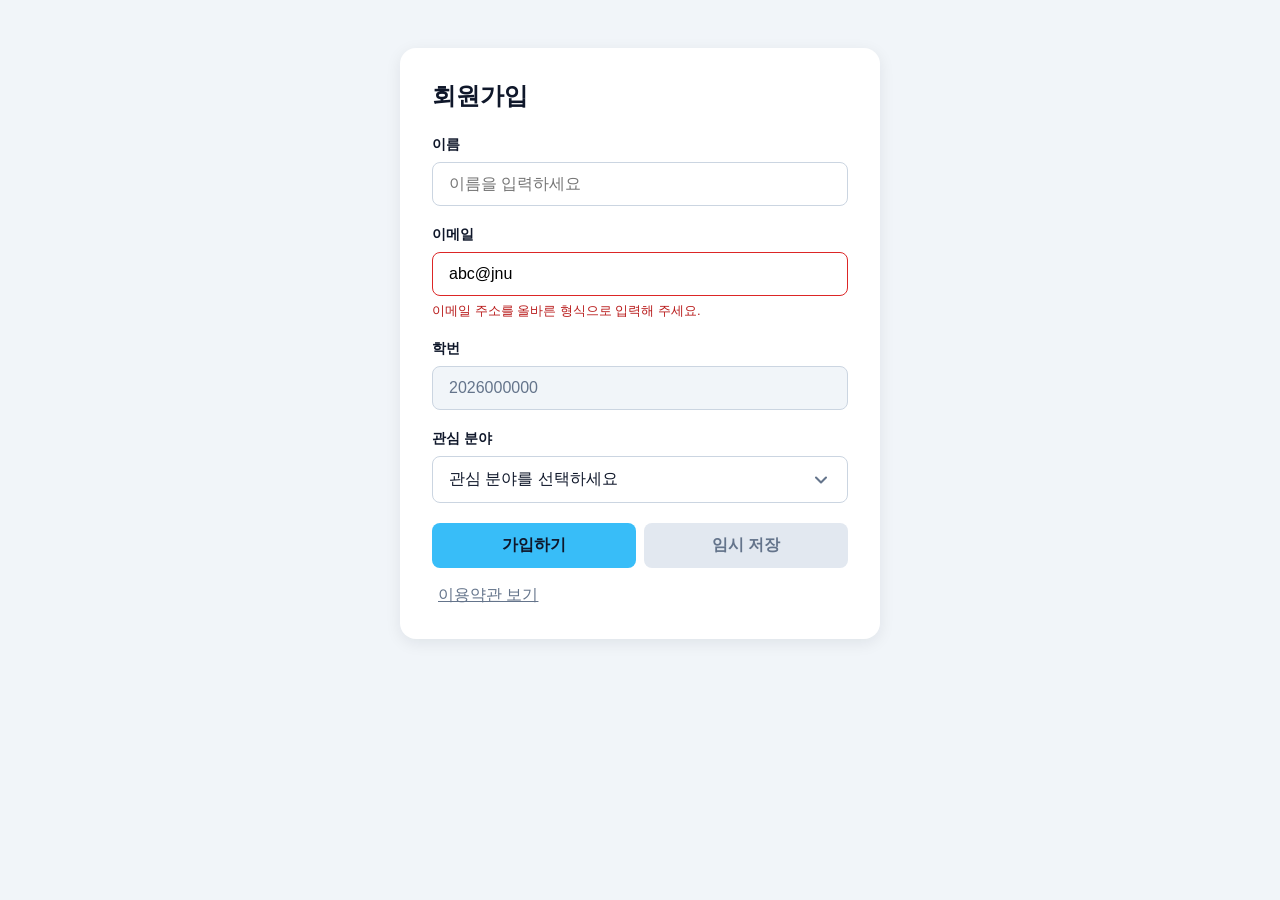
==== week9/index.html @ ca9ebc67 "week9 폼 · 콤보박스 · 모달 상태 적용" ====
<!DOCTYPE html>
<html lang="ko">
<head>
  <meta charset="UTF-8">
  <meta name="viewport" content="width=device-width, initial-scale=1.0">
  <title>9주차 실습 - 폼 · 콤보박스 · 모달</title>
  <style>
    /* ===== reset ===== */
    *, *::before, *::after { box-sizing: border-box; }
    body, h1, h2, p, ul { margin: 0; padding: 0; }
    ul { list-style: none; }
    button, input { font: inherit; }

    /* ===== 기본 레이아웃 (수정 금지) ===== */
    body {
      font-family: 'Noto Sans KR', sans-serif;
      background: #f1f5f9;
      color: #0f172a;
      padding: 48px 16px;
    }
    .container {
      max-width: 480px;
      margin: 0 auto;
      padding: 32px;
      background: #fff;
      border-radius: 16px;
      box-shadow: 0 4px 16px rgba(15, 23, 42, 0.08);
    }
    h1 { font-size: 24px; margin-bottom: 24px; }
    .field { margin-bottom: 20px; }
    .field label {
      display: block;
      margin-bottom: 8px;
      font-size: 14px;
      font-weight: 700;
    }
    input {
      width: 100%;
      padding: 12px 16px;
      border: 1px solid #cbd5e1;
      border-radius: 8px;
    }
    .btn-row { display: flex; gap: 8px; margin-top: 8px; }
    .btn {
      flex: 1;
      padding: 12px;
      border: none;
      border-radius: 8px;
      background: #38bdf8;
      color: #0f172a;
      font-weight: 700;
      cursor: pointer;
    }
    .link-btn {
      margin-top: 16px;
      border: none;
      background: none;
      color: #64748b;
      text-decoration: underline;
      cursor: pointer;
    }

    /* ===== 여기부터 실습 과제 작성 ===== */

    /* [미션 1] 인풋 상태 스타일 (:focus · :disabled · .error · 오류 문구 표시) */
    input:focus {
      border-color: #0284c7;
      outline: 2px solid #bae6fd;
      outline-offset: 2px;
    }
    input:disabled {
      background: #f1f5f9;
      color: #64748b;
      cursor: not-allowed;
    }
    .field.error input { border-color: #dc2626; }
    .field.error input:focus { outline-color: #fecaca; }
    .field .msg {
      display: none;
      margin-top: 6px;
      color: #b91c1c;
      font-size: 13px;
    }
    .field.error .msg { display: block; }

    /* [미션 2] 버튼 상태 스타일 (:hover · :active · :disabled) */
    .btn:not(:disabled):hover { background: #0ea5e9; }
    .btn:not(:disabled):active { background: #0369a1; color: #fff; }
    .btn:disabled {
      background: #e2e8f0;
      color: #64748b;
      cursor: not-allowed;
    }

    /* [미션 3] 콤보박스 구조 · 목록 · 열림 상태 (relative · absolute 겹침 배치 · .open 목록 표시 · 화살표 회전) */
    .combo { position: relative; }
    .combo-btn {
      display: flex;
      align-items: center;
      justify-content: space-between;
      width: 100%;
      padding: 12px 16px;
      border: 1px solid #cbd5e1;
      border-radius: 8px;
      background: #fff;
      color: #0f172a;
      cursor: pointer;
    }
    .combo-list {
      display: none;
      position: absolute;
      top: calc(100% + 4px);
      left: 0;
      right: 0;
      z-index: 1;
      border: 1px solid #cbd5e1;
      border-radius: 8px;
      background: #fff;
      box-shadow: 0 4px 12px rgba(15, 23, 42, 0.12);
    }
    .combo-list li { padding: 10px 16px; }
    .combo.open .combo-list { display: block; }
    .combo.open .combo-btn img { transform: rotate(180deg); }

    /* [미션 4] 모달 딤드 · 박스 · 열림 상태 (position: fixed · flex 가운데 정렬 · .open 표시) */
    .modal {
      display: none;
      position: fixed;
      inset: 0;
      z-index: 2;
      align-items: center;
      justify-content: center;
      padding: 16px;
      background: rgba(15, 23, 42, 0.55);
    }
    .modal.open { display: flex; }
    .modal-box {
      position: relative;
      width: 100%;
      max-width: 400px;
      padding: 24px;
      border-radius: 16px;
      background: #fff;
    }
    .modal-box h2 { margin-bottom: 12px; padding-right: 32px; }
    .modal-box p { line-height: 1.6; }
    .close {
      position: absolute;
      top: 16px;
      right: 16px;
      display: grid;
      place-items: center;
      padding: 6px;
      border: none;
      border-radius: 6px;
      background: #f1f5f9;
      cursor: pointer;
    }

  </style>
</head>
<body>
  <div class="container">
    <h1>회원가입</h1>

    <div class="field">
      <label for="name">이름</label>
      <input type="text" id="name" placeholder="이름을 입력하세요">
    </div>

    <!-- [미션 1] 이메일 field 에 error 클래스와 오류 문구(.msg) 추가 -->
    <div class="field error">
      <label for="email">이메일</label>
      <input type="email" id="email" value="abc@jnu" aria-invalid="true" aria-describedby="email-msg">
      <p class="msg" id="email-msg">이메일 주소를 올바른 형식으로 입력해 주세요.</p>
    </div>

    <!-- [미션 1] 학번 input 에 disabled 속성 추가 -->
    <div class="field">
      <label for="student-id">학번</label>
      <input type="text" id="student-id" value="2026000000" disabled>
    </div>

    <div class="field">
      <label for="interest">관심 분야</label>
      <!-- [미션 3] 여기에 div 콤보박스 작성 (.combo > .combo-btn + ul.combo-list) -->
      <!-- 화살표는 arrow.svg 를 img 로 삽입 -->
      <!-- .combo 에 open 클래스를 붙여 열림 상태 확인, 제출 시엔 open 클래스 없는 상태로 제출 -->
      <div class="combo">
        <button type="button" class="combo-btn" id="interest">
          관심 분야를 선택하세요
          <img src="arrow.svg" alt="" width="20" height="20">
        </button>
        <ul class="combo-list">
          <li>프론트엔드</li>
          <li>백엔드</li>
          <li>웹 디자인</li>
        </ul>
      </div>
    </div>

    <div class="btn-row">
      <button class="btn">가입하기</button>
      <!-- [미션 2] 임시 저장 버튼에 disabled 속성 추가 -->
      <button class="btn" disabled>임시 저장</button>
    </div>

    <button class="link-btn">이용약관 보기</button>
  </div>

  <!-- [미션 4] 여기에 모달 작성 (.modal > .modal-box > button.close + h2 + p) -->
  <!-- 닫기 아이콘은 close.svg 를 button.close 안에 img로 삽입 -->
  <!-- .modal 에 open 클래스를 붙여 열림 상태 확인, 제출 시엔 open 클래스 없는 상태로 제출 -->
  <div class="modal" role="dialog" aria-modal="true" aria-labelledby="terms-title">
    <div class="modal-box">
      <button type="button" class="close" aria-label="이용약관 닫기">
        <img src="close.svg" alt="" width="20" height="20">
      </button>
      <h2 id="terms-title">이용약관</h2>
      <p>회원가입 전에 이용약관을 확인해 주세요.</p>
    </div>
  </div>
</body>
</html>
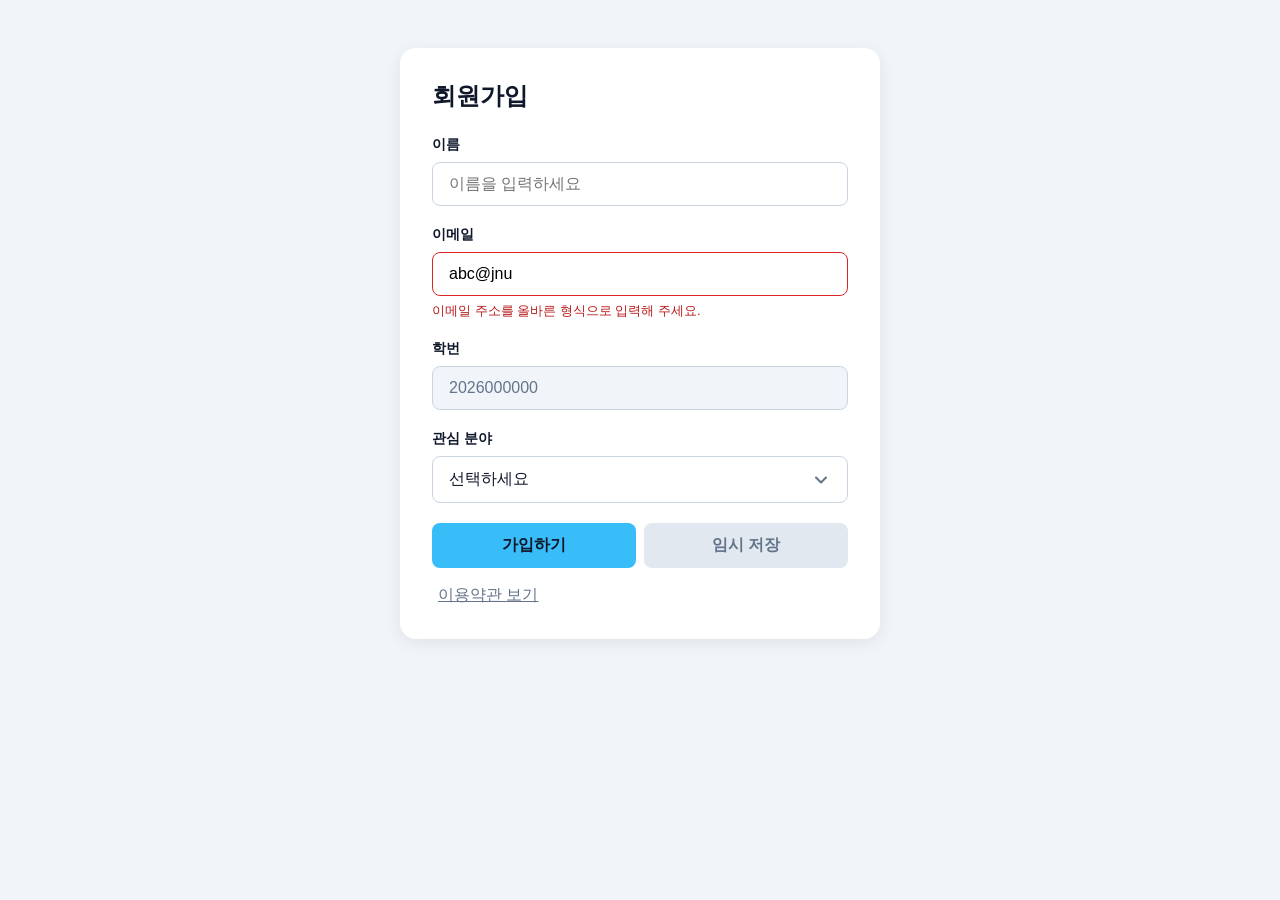
==== commit 3d86042b: "week9 수정된 과제 양식 적용" ====
--- a/week9/index.html
+++ b/week9/index.html
@@ -104,12 +104,11 @@
       border-radius: 8px;
       background: #fff;
       color: #0f172a;
-      cursor: pointer;
     }
     .combo-list {
       display: none;
       position: absolute;
-      top: calc(100% + 4px);
+      top: 100%;
       left: 0;
       right: 0;
       z-index: 1;
@@ -119,6 +118,7 @@
       box-shadow: 0 4px 12px rgba(15, 23, 42, 0.12);
     }
     .combo-list li { padding: 10px 16px; }
+    .combo-list li:hover { background: #e0f2fe; }
     .combo.open .combo-list { display: block; }
     .combo.open .combo-btn img { transform: rotate(180deg); }
 
@@ -137,8 +137,8 @@
     .modal-box {
       position: relative;
       width: 100%;
-      max-width: 400px;
-      padding: 24px;
+      max-width: 480px;
+      padding: 32px;
       border-radius: 16px;
       background: #fff;
     }
@@ -182,19 +182,19 @@
     </div>
 
     <div class="field">
-      <label for="interest">관심 분야</label>
+      <label>관심 분야</label>
       <!-- [미션 3] 여기에 div 콤보박스 작성 (.combo > .combo-btn + ul.combo-list) -->
       <!-- 화살표는 arrow.svg 를 img 로 삽입 -->
       <!-- .combo 에 open 클래스를 붙여 열림 상태 확인, 제출 시엔 open 클래스 없는 상태로 제출 -->
       <div class="combo">
-        <button type="button" class="combo-btn" id="interest">
-          관심 분야를 선택하세요
+        <div class="combo-btn">
+          선택하세요
           <img src="arrow.svg" alt="" width="20" height="20">
-        </button>
+        </div>
         <ul class="combo-list">
-          <li>프론트엔드</li>
-          <li>백엔드</li>
-          <li>웹 디자인</li>
+          <li>HTML</li>
+          <li>CSS</li>
+          <li>JavaScript</li>
         </ul>
       </div>
     </div>
@@ -209,7 +209,7 @@
   </div>
 
   <!-- [미션 4] 여기에 모달 작성 (.modal > .modal-box > button.close + h2 + p) -->
-  <!-- 닫기 아이콘은 close.svg 를 button.close 안에 img로 삽입 -->
+  <!-- 닫기 아이콘은 close.svg 를 button.close안에 img로 삽입 -->
   <!-- .modal 에 open 클래스를 붙여 열림 상태 확인, 제출 시엔 open 클래스 없는 상태로 제출 -->
   <div class="modal" role="dialog" aria-modal="true" aria-labelledby="terms-title">
     <div class="modal-box">
